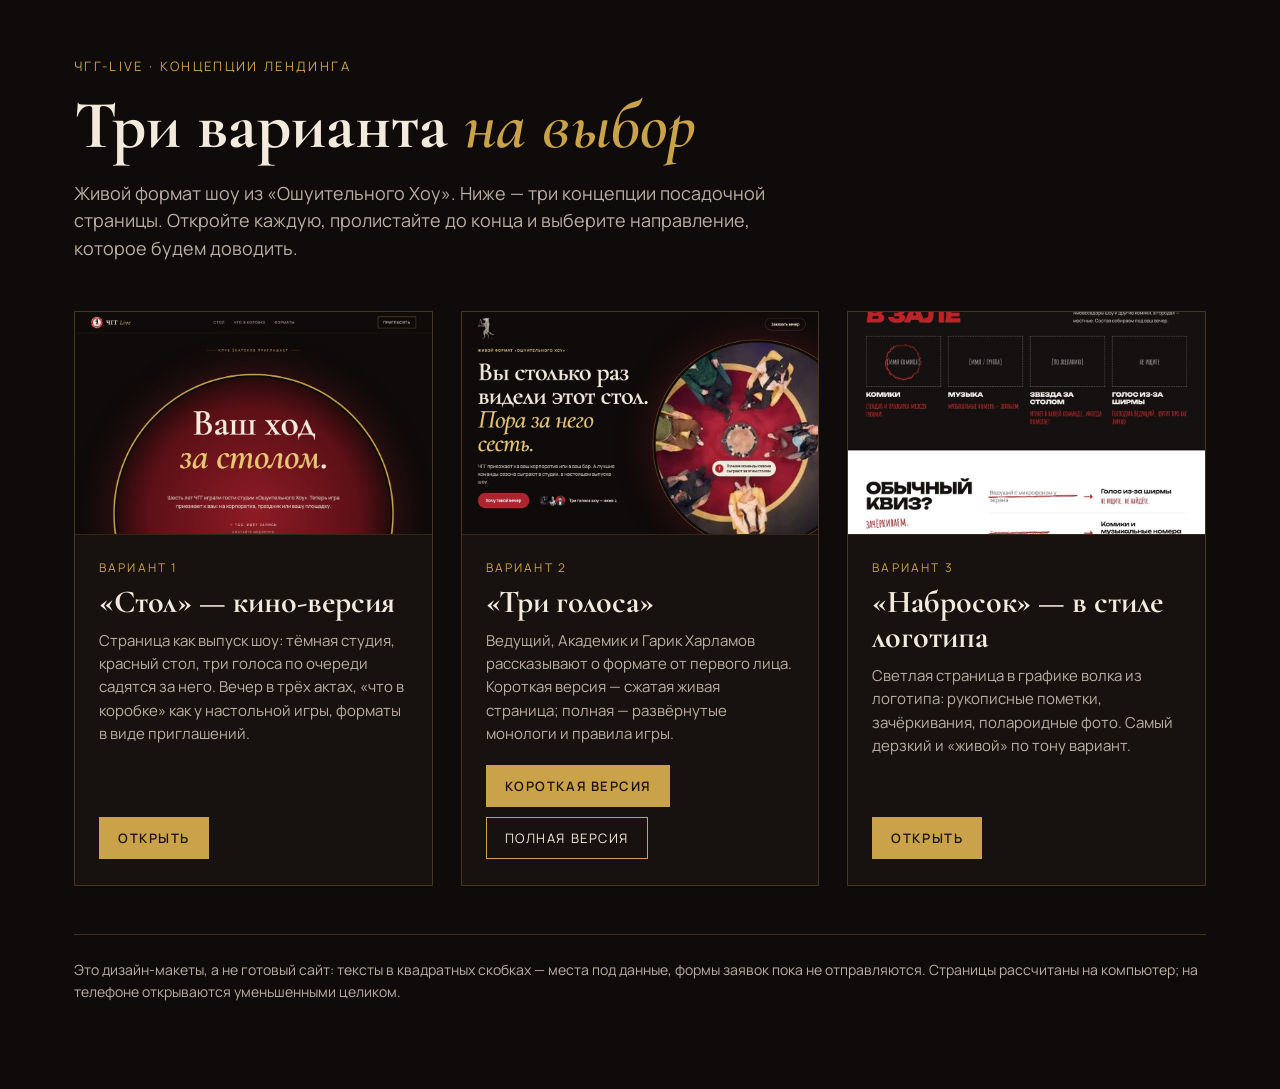
==== index.html @ 0cc3223e "Добавлены три концепции лендинга ЧГГ-Live для показа" ====
<!doctype html>
<html lang="ru">
<head>
<meta charset="utf-8">
<meta name="viewport" content="width=device-width, initial-scale=1">
<meta name="robots" content="noindex, nofollow">
<title>ЧГГ-Live — варианты лендинга</title>
<link rel="preconnect" href="https://fonts.googleapis.com">
<link href="https://fonts.googleapis.com/css2?family=Cormorant+Garamond:ital,wght@0,600;0,700;1,600&family=Manrope:wght@400;500;600&display=swap" rel="stylesheet">
<style>
:root{--bg:#0E0B0A;--card:#17120F;--line:rgba(201,162,74,.25);--gold:#C9A24A;--text:#F2EADD;--muted:#B9AFA3;--red:#8E1B24}
*{box-sizing:border-box}
body{margin:0;background:var(--bg);color:var(--text);font-family:'Manrope',system-ui,sans-serif;line-height:1.55}
.wrap{max-width:1180px;margin:0 auto;padding:56px 24px 72px}
.eyebrow{color:var(--gold);font-size:13px;letter-spacing:.18em;text-transform:uppercase}
h1{font-family:'Cormorant Garamond',serif;font-weight:700;font-size:clamp(40px,6vw,68px);line-height:1.05;margin:14px 0 18px}
h1 em{color:var(--gold);font-weight:600}
.lead{color:var(--muted);font-size:18px;max-width:720px;margin:0}
.grid{display:grid;grid-template-columns:repeat(auto-fit,minmax(320px,1fr));gap:28px;margin-top:48px}
.card{background:var(--card);border:1px solid var(--line);display:flex;flex-direction:column}
.shot{display:block;aspect-ratio:1000/625;overflow:hidden;border-bottom:1px solid var(--line);background:#000}
.shot img{width:100%;height:100%;object-fit:cover;object-position:top;display:block;transition:transform .4s}
.shot:hover img{transform:scale(1.03)}
.body{padding:24px 24px 26px;display:flex;flex-direction:column;flex:1}
.num{color:var(--gold);font-size:12px;letter-spacing:.18em;text-transform:uppercase}
h2{font-family:'Cormorant Garamond',serif;font-size:32px;font-weight:700;margin:6px 0 10px;line-height:1.1}
.body p{color:var(--muted);margin:0 0 20px;font-size:15px;flex:1}
.actions{display:flex;flex-wrap:wrap;gap:10px}
.btn{display:inline-flex;align-items:center;height:42px;padding:0 18px;border:1px solid var(--gold);color:var(--text);text-decoration:none;font-size:13px;letter-spacing:.12em;text-transform:uppercase}
.btn.primary{background:var(--gold);color:#1a1310;font-weight:600}
.btn:hover{background:#e0bb62;color:#1a1310}
.note{margin-top:48px;padding-top:24px;border-top:1px solid var(--line);color:var(--muted);font-size:14px}
</style>
</head>
<body>
<main class="wrap">
<div class="eyebrow">ЧГГ-Live · концепции лендинга</div>
<h1>Три варианта <em>на выбор</em></h1>
<p class="lead">Живой формат шоу из «Ошуительного Хоу». Ниже — три концепции посадочной страницы. Откройте каждую, пролистайте до конца и выберите направление, которое будем доводить.</p>

<div class="grid">
<article class="card">
<a class="shot" href="stol/"><img src="previews/stol.jpg" alt="Вариант «Стол»" loading="lazy"></a>
<div class="body">
<div class="num">Вариант 1</div>
<h2>«Стол» — кино-версия</h2>
<p>Страница как выпуск шоу: тёмная студия, красный стол, три голоса по очереди садятся за него. Вечер в трёх актах, «что в коробке» как у настольной игры, форматы в виде приглашений.</p>
<div class="actions"><a class="btn primary" href="stol/">Открыть</a></div>
</div>
</article>

<article class="card">
<a class="shot" href="golosa/"><img src="previews/golosa.jpg" alt="Вариант «Три голоса»" loading="lazy"></a>
<div class="body">
<div class="num">Вариант 2</div>
<h2>«Три голоса»</h2>
<p>Ведущий, Академик и Гарик Харламов рассказывают о формате от первого лица. Короткая версия — сжатая живая страница; полная — развёрнутые монологи и правила игры.</p>
<div class="actions"><a class="btn primary" href="golosa/">Короткая версия</a><a class="btn" href="golosa-full/">Полная версия</a></div>
</div>
</article>

<article class="card">
<a class="shot" href="nabrosok/"><img src="previews/nabrosok.jpg" alt="Вариант «Набросок»" loading="lazy"></a>
<div class="body">
<div class="num">Вариант 3</div>
<h2>«Набросок» — в стиле логотипа</h2>
<p>Светлая страница в графике волка из логотипа: рукописные пометки, зачёркивания, полароидные фото. Самый дерзкий и «живой» по тону вариант.</p>
<div class="actions"><a class="btn primary" href="nabrosok/">Открыть</a></div>
</div>
</article>
</div>

<p class="note">Это дизайн-макеты, а не готовый сайт: тексты в квадратных скобках — места под данные, формы заявок пока не отправляются. Страницы рассчитаны на компьютер; на телефоне открываются уменьшенными целиком.</p>
</main>
</body>
</html>
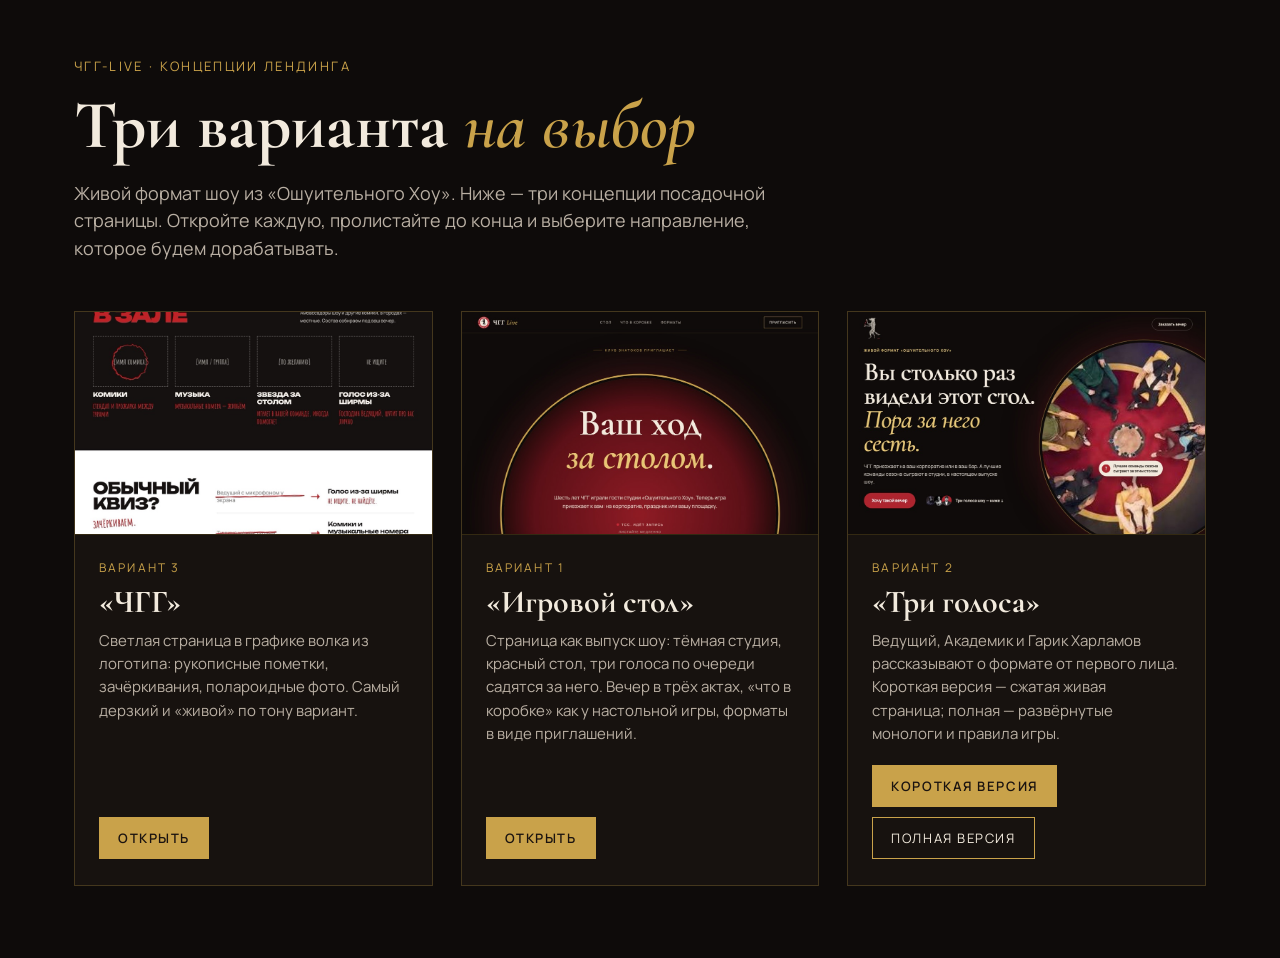
==== commit b188d881: "Лендинги «Стол» и «Три голоса» адаптированы под телефон В «Столе» заменены фото Академика и реплика " ====
--- a/index.html
+++ b/index.html
@@ -36,14 +36,24 @@
 <main class="wrap">
 <div class="eyebrow">ЧГГ-Live · концепции лендинга</div>
 <h1>Три варианта <em>на выбор</em></h1>
-<p class="lead">Живой формат шоу из «Ошуительного Хоу». Ниже — три концепции посадочной страницы. Откройте каждую, пролистайте до конца и выберите направление, которое будем доводить.</p>
+<p class="lead">Живой формат шоу из «Ошуительного Хоу». Ниже — три концепции посадочной страницы. Откройте каждую, пролистайте до конца и выберите направление, которое будем дорабатывать.</p>
 
 <div class="grid">
+<article class="card">
+<a class="shot" href="nabrosok/"><img src="previews/nabrosok.jpg" alt="Вариант «Набросок»" loading="lazy"></a>
+<div class="body">
+<div class="num">Вариант 3</div>
+<h2>«ЧГГ»</h2>
+<p>Светлая страница в графике волка из логотипа: рукописные пометки, зачёркивания, полароидные фото. Самый дерзкий и «живой» по тону вариант.</p>
+<div class="actions"><a class="btn primary" href="nabrosok/">Открыть</a></div>
+</div>
+</article>
+
 <article class="card">
 <a class="shot" href="stol/"><img src="previews/stol.jpg" alt="Вариант «Стол»" loading="lazy"></a>
 <div class="body">
 <div class="num">Вариант 1</div>
-<h2>«Стол» — кино-версия</h2>
+<h2>«Игровой стол»</h2>
 <p>Страница как выпуск шоу: тёмная студия, красный стол, три голоса по очереди садятся за него. Вечер в трёх актах, «что в коробке» как у настольной игры, форматы в виде приглашений.</p>
 <div class="actions"><a class="btn primary" href="stol/">Открыть</a></div>
 </div>
@@ -59,18 +69,10 @@
 </div>
 </article>
 
-<article class="card">
-<a class="shot" href="nabrosok/"><img src="previews/nabrosok.jpg" alt="Вариант «Набросок»" loading="lazy"></a>
-<div class="body">
-<div class="num">Вариант 3</div>
-<h2>«Набросок» — в стиле логотипа</h2>
-<p>Светлая страница в графике волка из логотипа: рукописные пометки, зачёркивания, полароидные фото. Самый дерзкий и «живой» по тону вариант.</p>
-<div class="actions"><a class="btn primary" href="nabrosok/">Открыть</a></div>
-</div>
-</article>
+
 </div>
 
-<p class="note">Это дизайн-макеты, а не готовый сайт: тексты в квадратных скобках — места под данные, формы заявок пока не отправляются. Страницы рассчитаны на компьютер; на телефоне открываются уменьшенными целиком.</p>
+
 </main>
 </body>
 </html>
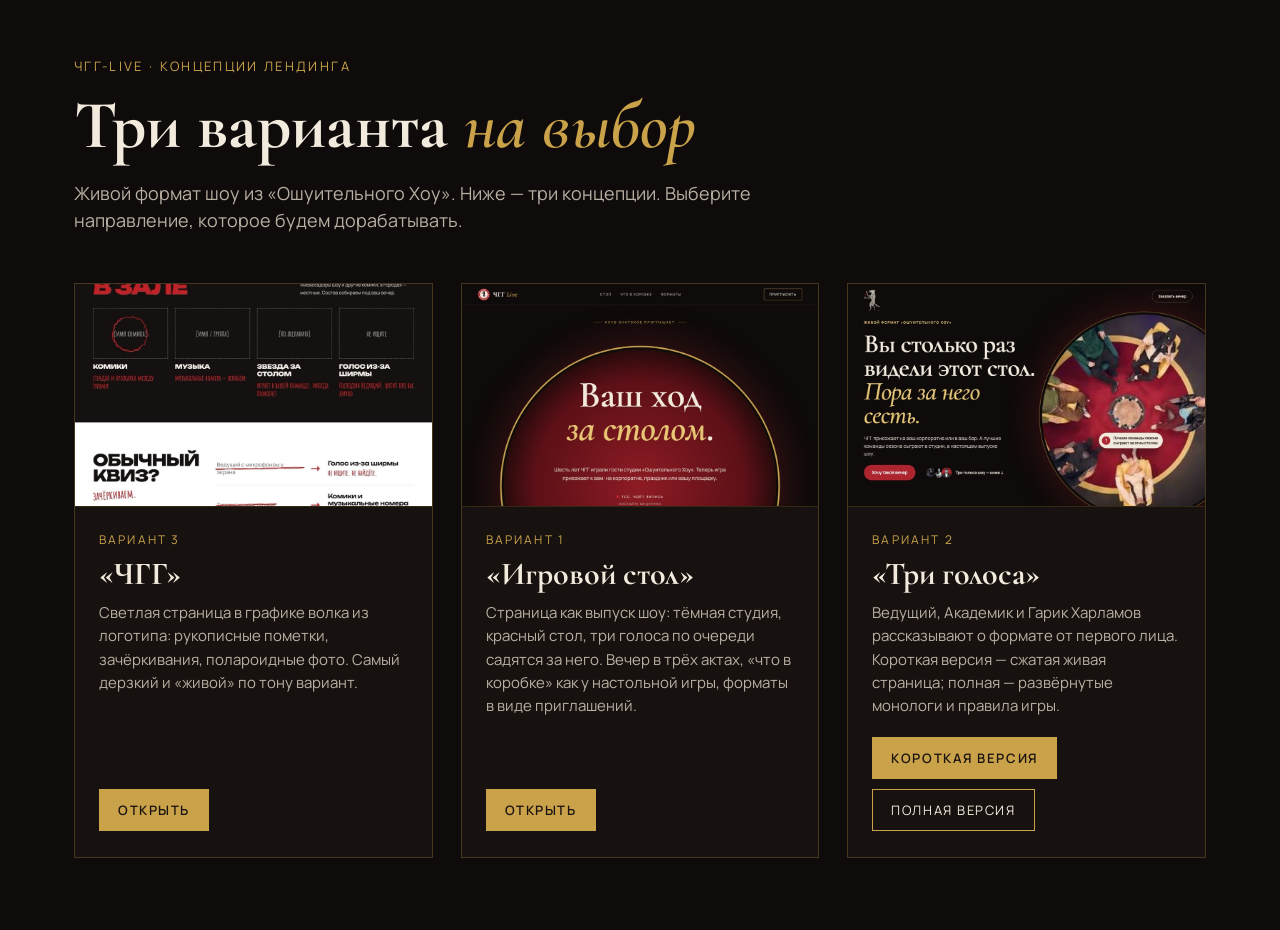
==== commit 8b864c95: "+" ====
--- a/index.html
+++ b/index.html
@@ -36,7 +36,7 @@
 <main class="wrap">
 <div class="eyebrow">ЧГГ-Live · концепции лендинга</div>
 <h1>Три варианта <em>на выбор</em></h1>
-<p class="lead">Живой формат шоу из «Ошуительного Хоу». Ниже — три концепции посадочной страницы. Откройте каждую, пролистайте до конца и выберите направление, которое будем дорабатывать.</p>
+<p class="lead">Живой формат шоу из «Ошуительного Хоу». Ниже — три концепции. Выберите направление, которое будем дорабатывать.</p>
 
 <div class="grid">
 <article class="card">
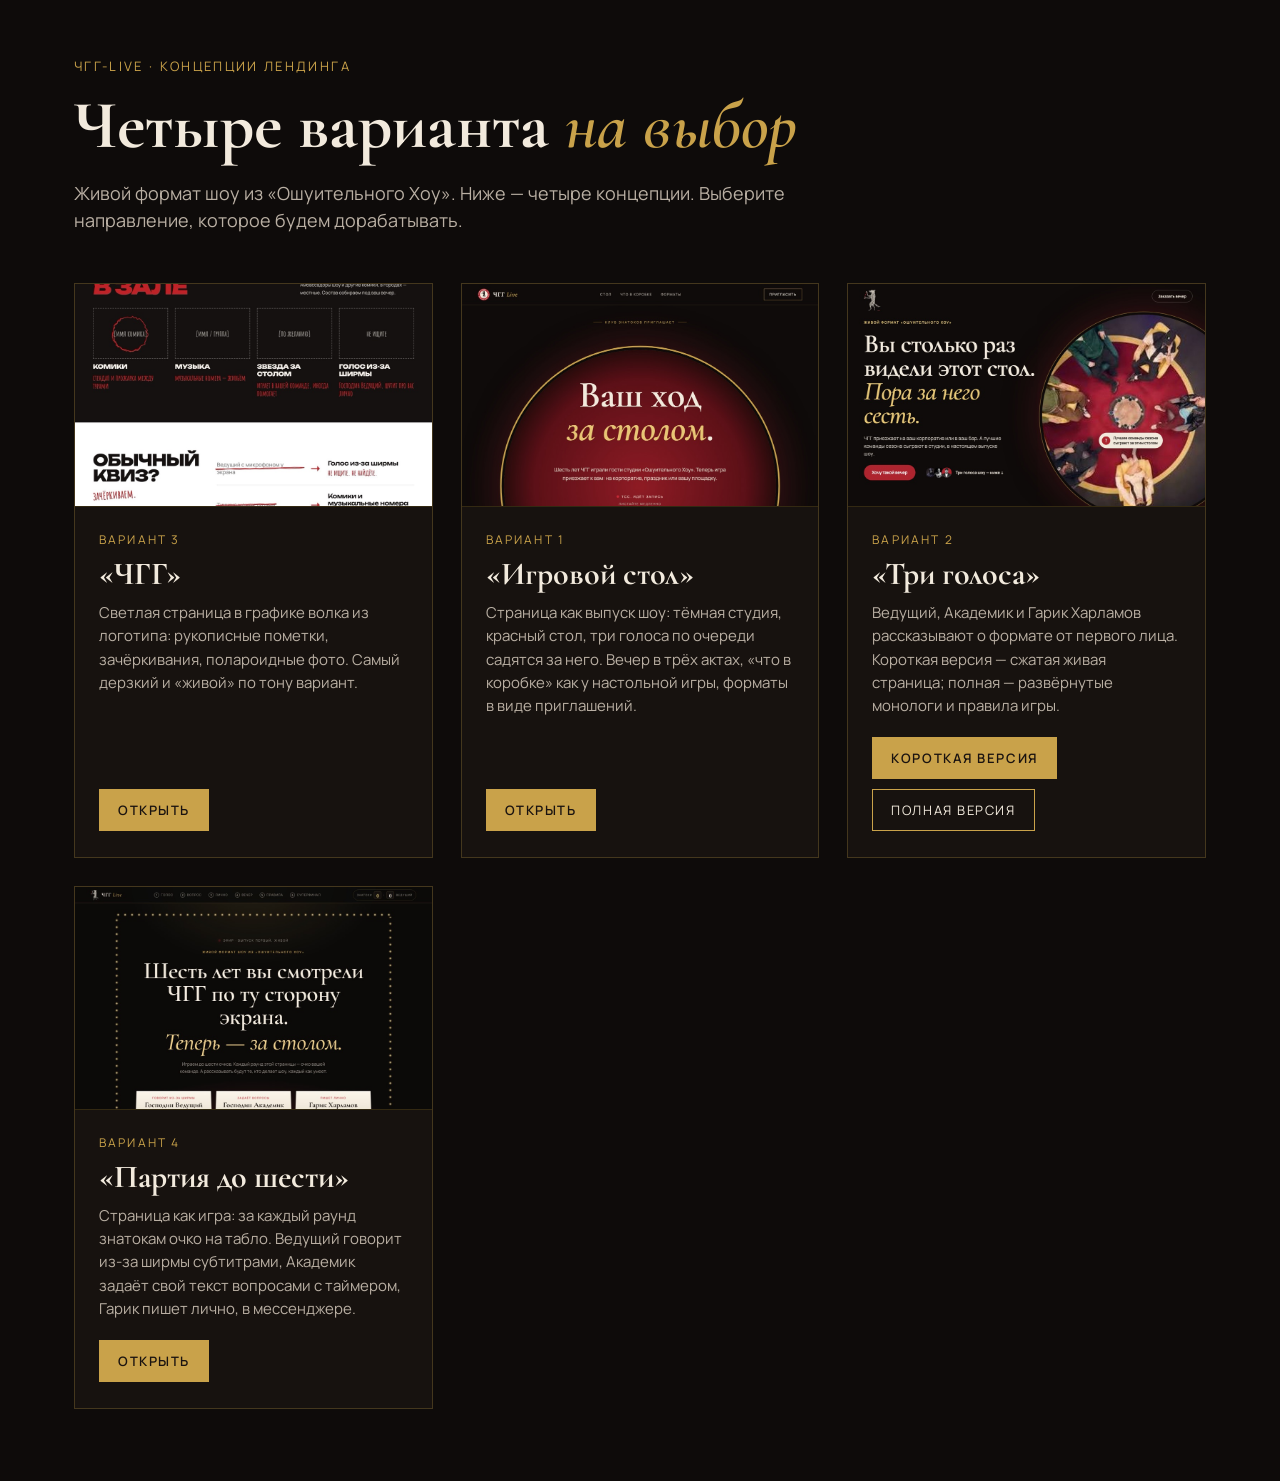
==== commit 00241dba: "+" ====
--- a/index.html
+++ b/index.html
@@ -35,8 +35,8 @@
 <body>
 <main class="wrap">
 <div class="eyebrow">ЧГГ-Live · концепции лендинга</div>
-<h1>Три варианта <em>на выбор</em></h1>
-<p class="lead">Живой формат шоу из «Ошуительного Хоу». Ниже — три концепции. Выберите направление, которое будем дорабатывать.</p>
+<h1>Четыре варианта <em>на выбор</em></h1>
+<p class="lead">Живой формат шоу из «Ошуительного Хоу». Ниже — четыре концепции. Выберите направление, которое будем дорабатывать.</p>
 
 <div class="grid">
 <article class="card">
@@ -70,6 +70,16 @@
 </article>
 
 
+<article class="card">
+<a class="shot" href="partiya/"><img src="previews/partiya.jpg" alt="Вариант «Партия до шести»" loading="lazy"></a>
+<div class="body">
+<div class="num">Вариант 4</div>
+<h2>«Партия до шести»</h2>
+<p>Страница как игра: за каждый раунд знатокам очко на табло. Ведущий говорит из-за ширмы субтитрами, Академик задаёт свой текст вопросами с таймером, Гарик пишет лично, в мессенджере.</p>
+<div class="actions"><a class="btn primary" href="partiya/">Открыть</a></div>
+</div>
+</article>
+
 </div>
 
 
